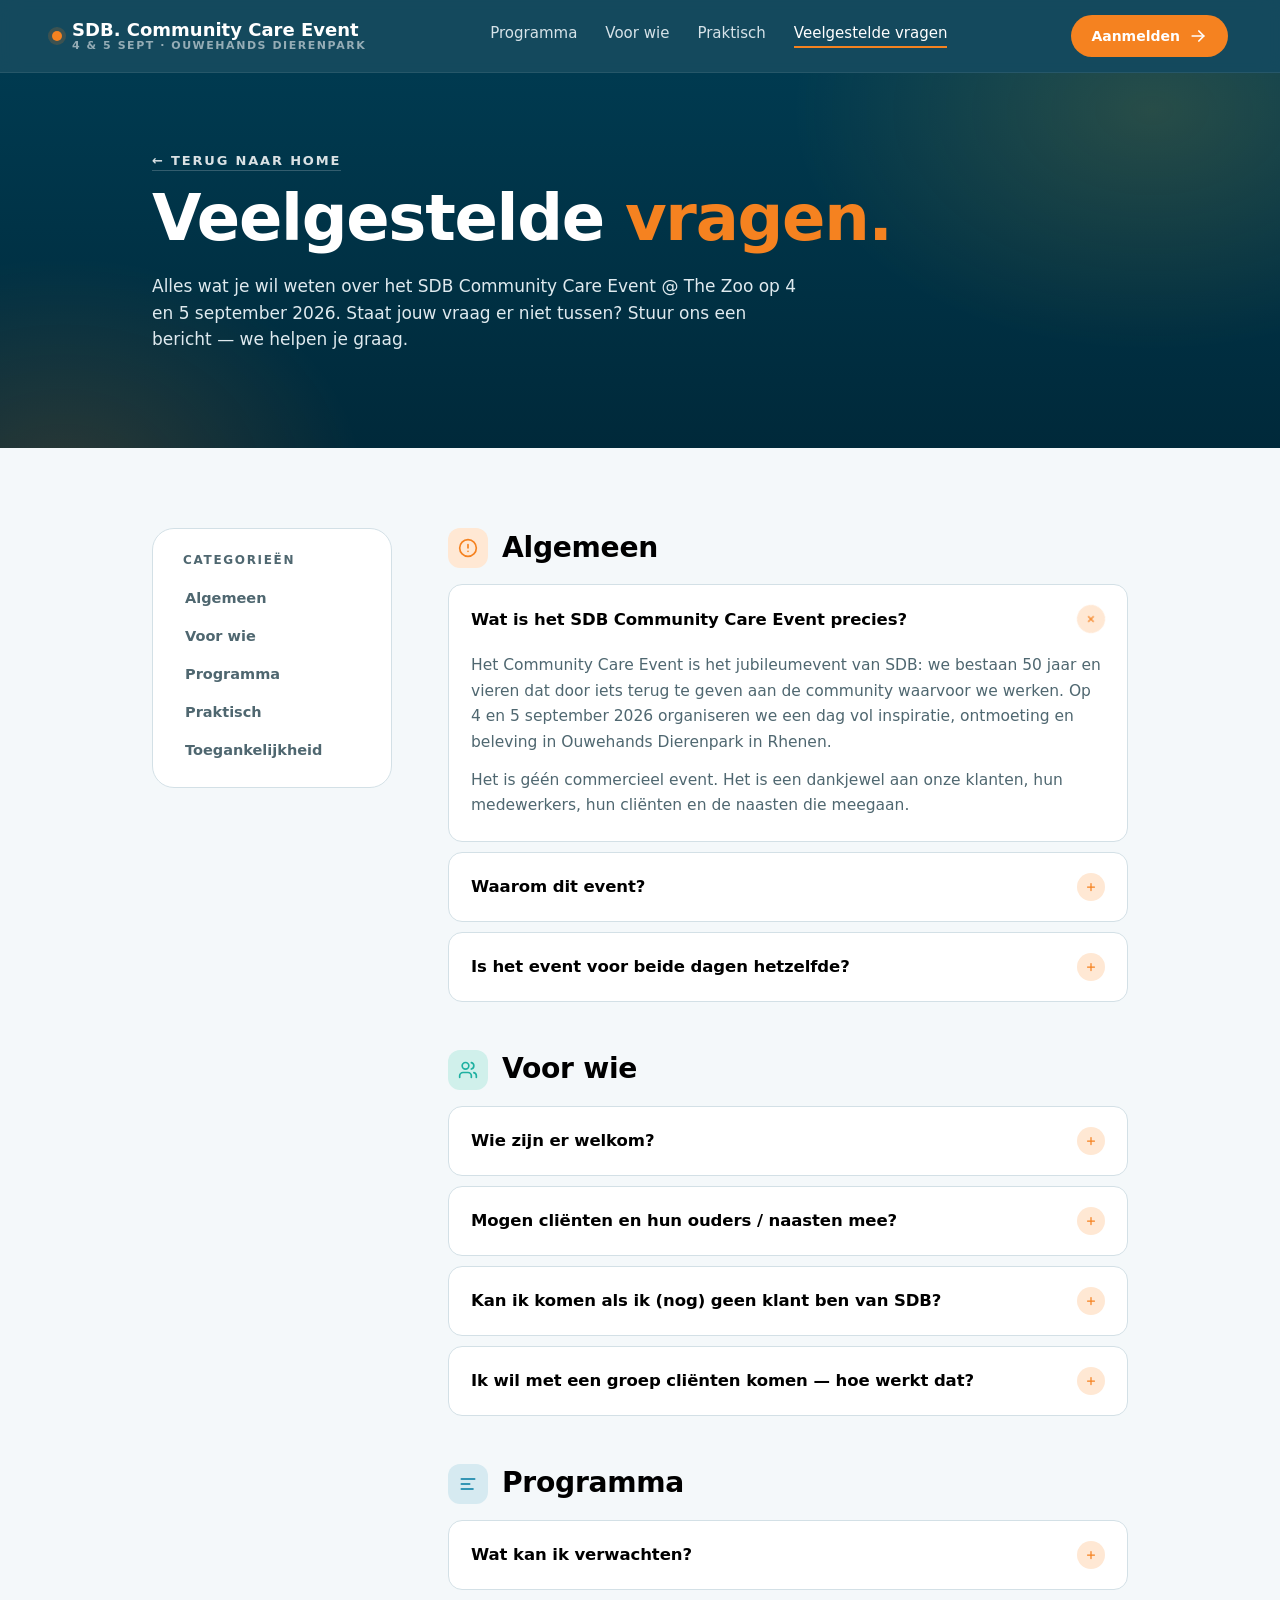
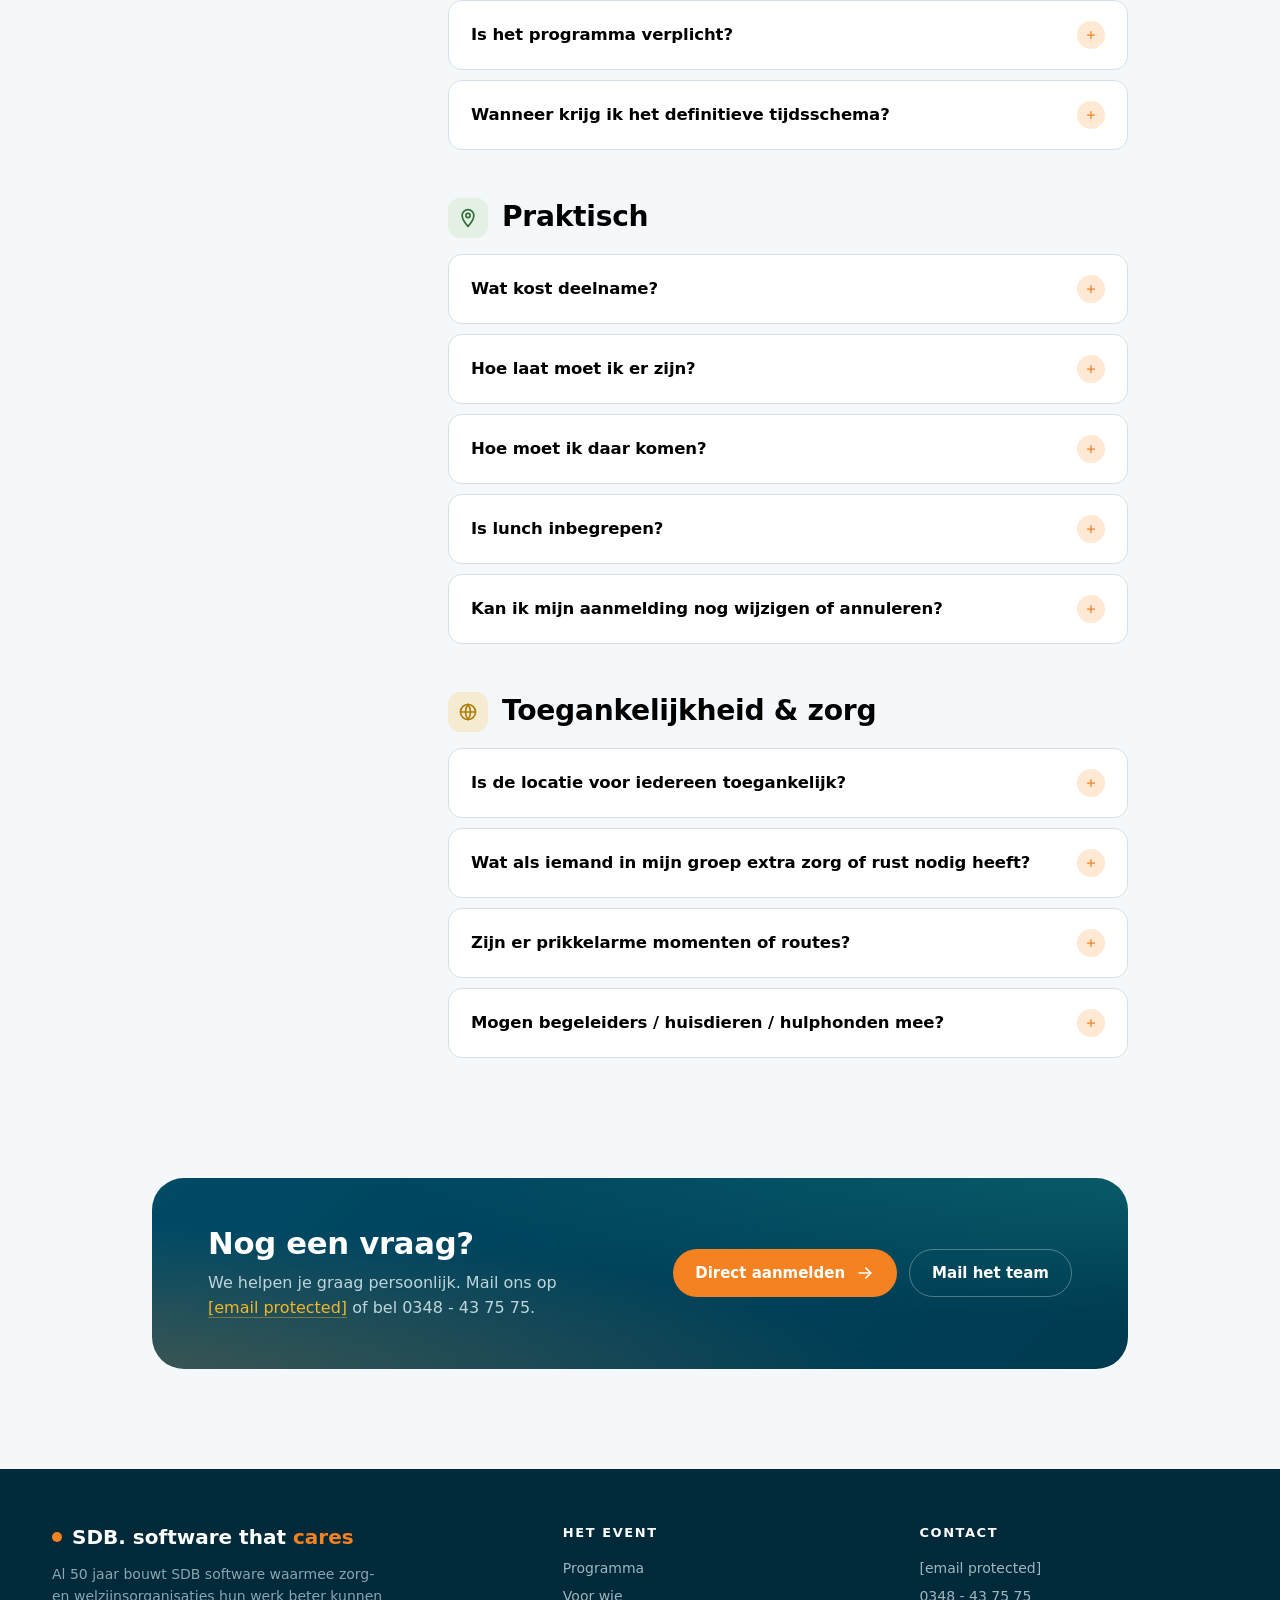
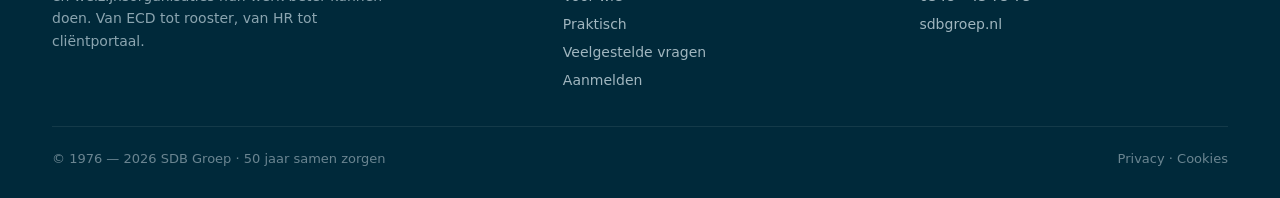
==== faq.html @ 4ee6508a "Add files via upload" ====
<!doctype html>
<html lang="nl">
<head>
<meta charset="utf-8" />
<meta name="viewport" content="width=device-width,initial-scale=1" />
<title>Veelgestelde vragen · SDB Community Care Event @ The Zoo</title>
<meta name="description" content="Antwoorden op alle vragen over het SDB Community Care Event @ The Zoo op 4 en 5 september 2026." />
<link rel="stylesheet" href="colors_and_type.css" />
<style>
  * { box-sizing: border-box; margin: 0; padding: 0; }
  a { color: inherit; text-decoration: none; }
  ::selection { background: #F58220; color: #fff; }

  body { background: var(--sdb-paper); overflow-x: hidden; }

  .wrap { width: 100%; max-width: 1040px; margin: 0 auto; padding: 0 32px; }
  @media (max-width: 640px) { .wrap { padding: 0 20px; } }

  /* NAV — same as landing */
  .nav-outer {
    position: sticky; top: 0; z-index: 50;
    background: rgba(0, 58, 80, 0.92);
    backdrop-filter: blur(10px);
    -webkit-backdrop-filter: blur(10px);
    color: #fff;
    border-bottom: 1px solid rgba(255,255,255,0.08);
  }
  .nav-outer .wrap { max-width: 1240px; }
  .nav {
    display: flex; align-items: center; justify-content: space-between;
    height: 72px;
  }
  .nav-logo {
    display: flex; align-items: center; gap: 10px;
    font-weight: 700; font-size: 18px;
    line-height: 1.1;
  }
  .nav-logo .dot {
    width: 10px; height: 10px; border-radius: 50%;
    background: var(--sdb-orange);
    box-shadow: 0 0 0 4px rgba(245,130,32,0.18);
  }
  .nav-logo small {
    display: block; font-size: 11px; font-weight: 700;
    letter-spacing: 0.14em; text-transform: uppercase;
    color: rgba(255,255,255,0.55);
  }
  .nav-links {
    display: flex; gap: 28px;
    font-weight: 400; font-size: 15px;
    color: #D6E3E9;
  }
  .nav-links a:hover, .nav-links a.current { color: #fff; }
  .nav-links a.current { border-bottom: 2px solid var(--sdb-orange); padding-bottom: 4px; }
  .nav-cta {
    display: inline-flex; align-items: center; gap: 8px;
    padding: 11px 20px;
    background: var(--sdb-orange);
    color: #fff; border-radius: var(--r-pill);
    font-weight: 700; font-size: 14px;
  }
  .nav-cta:hover { background: var(--sdb-orange-deep); }
  @media (max-width: 820px) { .nav-links { display: none; } }

  /* HEADER */
  .page-head {
    background:
      radial-gradient(ellipse 600px 400px at 90% 10%, rgba(245,182,40,0.16), transparent 60%),
      radial-gradient(ellipse 500px 380px at 5% 110%, rgba(245,130,32,0.18), transparent 60%),
      linear-gradient(180deg, #003A50 0%, #00293A 100%);
    color: #fff;
    padding: 80px 0 96px;
  }
  .page-head .crumbs {
    font-size: 13px; font-weight: 700;
    letter-spacing: 0.14em; text-transform: uppercase;
    color: rgba(255,255,255,0.6);
    margin-bottom: 18px;
  }
  .page-head .crumbs a { color: rgba(255,255,255,0.85); border-bottom: 1px solid rgba(255,255,255,0.2); padding-bottom: 2px; }
  .page-head .crumbs a:hover { color: #fff; border-color: var(--sdb-orange); }
  .page-head h1 {
    font-weight: 700;
    font-size: clamp(36px, 5vw, 64px);
    line-height: 1.02;
    letter-spacing: -0.02em;
    max-width: 18ch;
  }
  .page-head h1 .hl { color: var(--sdb-orange); }
  .page-head .lede {
    margin-top: 22px;
    font-size: clamp(17px, 1.3vw, 19px);
    line-height: 1.55;
    color: #DFEAEF;
    max-width: 60ch;
  }

  /* FAQ */
  .faq-page { padding: 80px 0 100px; }
  .faq-layout {
    display: grid;
    grid-template-columns: 240px 1fr;
    gap: 56px;
    align-items: start;
  }
  @media (max-width: 820px) { .faq-layout { grid-template-columns: 1fr; gap: 32px; } }

  .faq-nav {
    position: sticky; top: 96px;
    display: flex; flex-direction: column; gap: 4px;
    padding: 20px;
    background: #fff;
    border: 1px solid var(--sdb-line);
    border-radius: var(--r-lg);
  }
  @media (max-width: 820px) { .faq-nav { position: static; } }
  .faq-nav .lbl {
    font-size: 12px; font-weight: 700;
    letter-spacing: 0.14em; text-transform: uppercase;
    color: var(--fg-2);
    padding: 4px 10px 10px;
  }
  .faq-nav a {
    display: block;
    padding: 9px 12px;
    border-radius: var(--r-sm);
    font-size: 14.5px; font-weight: 700;
    color: var(--fg-2);
  }
  .faq-nav a:hover { background: var(--sdb-orange-soft); color: var(--sdb-orange-deep); }

  .faq-groups { display: grid; gap: 48px; }
  .faq-group h2 {
    font-weight: 700; font-size: clamp(22px, 2.2vw, 30px);
    line-height: 1.15; letter-spacing: -0.01em;
    margin-bottom: 16px;
    display: flex; align-items: center; gap: 14px;
  }
  .faq-group h2 .ico {
    width: 40px; height: 40px; border-radius: 12px;
    display: grid; place-items: center;
    background: var(--sdb-orange-soft); color: var(--sdb-orange);
    flex: none;
  }
  .faq-group:nth-child(2) h2 .ico { background: var(--sdb-teal-soft); color: var(--sdb-teal); }
  .faq-group:nth-child(3) h2 .ico { background: var(--sdb-sky-soft); color: var(--sdb-blue-deep); }
  .faq-group:nth-child(4) h2 .ico { background: #E4F0E3; color: #2F6B3A; }
  .faq-group:nth-child(5) h2 .ico { background: rgba(245,182,40,0.2); color: #B07F0D; }

  .faq-list {
    display: grid; gap: 10px;
  }
  .faq-item {
    background: #fff;
    border: 1px solid var(--sdb-line);
    border-radius: var(--r-md);
    overflow: hidden;
  }
  .faq-item summary {
    list-style: none; cursor: pointer;
    padding: 20px 22px;
    display: flex; align-items: center; justify-content: space-between;
    gap: 20px;
    font-weight: 700; font-size: 16.5px;
    letter-spacing: -0.005em;
  }
  .faq-item summary::-webkit-details-marker { display: none; }
  .faq-item summary .chev {
    width: 28px; height: 28px; border-radius: 50%;
    background: var(--sdb-orange-soft); color: var(--sdb-orange);
    display: grid; place-items: center; flex: none;
    transition: transform .2s ease;
  }
  .faq-item[open] summary .chev { transform: rotate(45deg); }
  .faq-item .answer {
    padding: 0 22px 22px;
    font-size: 15.5px; line-height: 1.65; color: var(--fg-2);
  }
  .faq-item .answer p + p { margin-top: 12px; }
  .faq-item .answer ul {
    margin: 10px 0 0 18px;
    display: grid; gap: 6px;
  }
  .faq-item .answer a {
    color: var(--sdb-orange-deep);
    border-bottom: 1px solid rgba(217,106,11,0.3);
  }
  .faq-item .answer a:hover { color: var(--sdb-orange); }

  /* still-question band */
  .still {
    padding: 20px 0 100px;
  }
  .still-card {
    background:
      radial-gradient(ellipse at 110% -10%, rgba(30,176,161,0.3), transparent 55%),
      radial-gradient(ellipse at -10% 110%, rgba(245,130,32,0.28), transparent 55%),
      linear-gradient(135deg, #004A66 0%, var(--sdb-navy) 100%);
    color: #fff;
    border-radius: var(--r-xl);
    padding: 48px 56px;
    display: grid; grid-template-columns: 1.3fr auto; align-items: center;
    gap: 32px;
  }
  @media (max-width: 700px) { .still-card { grid-template-columns: 1fr; padding: 36px 28px; } }
  .still-card h2 {
    font-weight: 700; font-size: clamp(24px, 2.4vw, 32px);
    letter-spacing: -0.01em; line-height: 1.15;
  }
  .still-card p {
    margin-top: 10px;
    color: #BFD4DB; font-size: 16px; line-height: 1.55;
  }
  .still-btns { display: flex; gap: 12px; flex-wrap: wrap; }
  .btn {
    display: inline-flex; align-items: center; gap: 10px;
    padding: 14px 22px;
    border-radius: var(--r-pill);
    font-weight: 700; font-size: 15px;
    cursor: pointer; border: 0;
    font-family: var(--font-sans);
    transition: background .15s ease;
  }
  .btn-primary { background: var(--sdb-orange); color: #fff; }
  .btn-primary:hover { background: var(--sdb-orange-deep); }
  .btn-ghost {
    background: transparent; color: #fff;
    border: 1.5px solid rgba(255,255,255,0.3);
  }
  .btn-ghost:hover { border-color: #fff; background: rgba(255,255,255,0.06); }

  /* FOOTER */
  footer {
    background: var(--sdb-navy-2);
    color: #B8CCD4;
    padding: 56px 0 32px;
  }
  footer .wrap { max-width: 1240px; }
  .foot-grid {
    display: grid; grid-template-columns: 1.5fr 1fr 1fr;
    gap: 48px;
    padding-bottom: 32px;
    border-bottom: 1px solid rgba(255,255,255,0.08);
  }
  @media (max-width: 900px) { .foot-grid { grid-template-columns: 1fr 1fr; } }
  @media (max-width: 540px) { .foot-grid { grid-template-columns: 1fr; } }
  .foot-brand .logo {
    display: flex; align-items: center; gap: 10px;
    font-weight: 700; color: #fff; font-size: 20px;
    margin-bottom: 14px;
  }
  .foot-brand .logo .dot { width: 10px; height: 10px; border-radius: 50%; background: var(--sdb-orange); }
  .foot-brand .logo .cares { color: var(--sdb-orange); }
  .foot-brand p { font-size: 14px; line-height: 1.6; max-width: 38ch; color: #8BA5B0; }
  .foot-col h5 {
    color: #fff; font-weight: 700; font-size: 13px;
    letter-spacing: 0.12em; text-transform: uppercase;
    margin-bottom: 14px;
  }
  .foot-col a, .foot-col span {
    display: block; font-size: 14px; line-height: 2; color: #A0B6BF;
  }
  .foot-col a:hover { color: #fff; }
  .foot-bot {
    padding-top: 24px;
    display: flex; justify-content: space-between; gap: 16px; flex-wrap: wrap;
    font-size: 13px; color: #6A8591;
  }

  .ic { width: 20px; height: 20px; stroke-width: 2; }
</style>
</head>
<body>

<!-- NAV -->
<div class="nav-outer">
  <div class="wrap">
    <nav class="nav">
      <a class="nav-logo" href="index.html">
        <span class="dot"></span>
        <span>
          <b>SDB.</b> Community Care Event
          <small>4 &amp; 5 sept · Ouwehands Dierenpark</small>
        </span>
      </a>
      <div class="nav-links">
        <a href="index.html#programma">Programma</a>
        <a href="index.html#voor-wie">Voor wie</a>
        <a href="index.html#praktisch">Praktisch</a>
        <a href="faq.html" class="current">Veelgestelde vragen</a>
      </div>
      <a class="nav-cta" href="index.html#aanmelden">
        Aanmelden
        <svg class="ic" width="14" height="14" viewBox="0 0 24 24" fill="none" stroke="currentColor" stroke-linecap="round" stroke-linejoin="round"><path d="M5 12h14"/><path d="M13 6l6 6-6 6"/></svg>
      </a>
    </nav>
  </div>
</div>

<!-- HEADER -->
<section class="page-head">
  <div class="wrap">
    <div class="crumbs"><a href="index.html">← Terug naar home</a></div>
    <h1>Veelgestelde <span class="hl">vragen.</span></h1>
    <p class="lede">Alles wat je wil weten over het SDB Community Care Event @ The Zoo op 4 en 5 september 2026. Staat jouw vraag er niet tussen? Stuur ons een bericht — we helpen je graag.</p>
  </div>
</section>

<!-- FAQ -->
<section class="faq-page">
  <div class="wrap">
    <div class="faq-layout">

      <nav class="faq-nav">
        <div class="lbl">Categorieën</div>
        <a href="#alg">Algemeen</a>
        <a href="#doelgroep">Voor wie</a>
        <a href="#programma-faq">Programma</a>
        <a href="#praktisch-faq">Praktisch</a>
        <a href="#toegankelijk">Toegankelijkheid</a>
      </nav>

      <div class="faq-groups">

        <!-- Group 1 -->
        <div class="faq-group" id="alg">
          <h2>
            <span class="ico">
              <svg width="20" height="20" viewBox="0 0 24 24" fill="none" stroke="currentColor" stroke-width="2" stroke-linecap="round" stroke-linejoin="round"><circle cx="12" cy="12" r="10"/><path d="M12 8v4"/><path d="M12 16h.01"/></svg>
            </span>
            Algemeen
          </h2>
          <div class="faq-list">
            <details class="faq-item" open>
              <summary>Wat is het SDB Community Care Event precies?
                <span class="chev"><svg width="12" height="12" viewBox="0 0 24 24" fill="none" stroke="currentColor" stroke-width="2.5" stroke-linecap="round"><path d="M12 5v14M5 12h14"/></svg></span>
              </summary>
              <div class="answer">
                <p>Het Community Care Event is het jubileumevent van SDB: we bestaan 50 jaar en vieren dat door iets terug te geven aan de community waarvoor we werken. Op 4 en 5 september 2026 organiseren we een dag vol inspiratie, ontmoeting en beleving in Ouwehands Dierenpark in Rhenen.</p>
                <p>Het is géén commercieel event. Het is een dankjewel aan onze klanten, hun medewerkers, hun cliënten en de naasten die meegaan.</p>
              </div>
            </details>

            <details class="faq-item">
              <summary>Waarom dit event?
                <span class="chev"><svg width="12" height="12" viewBox="0 0 24 24" fill="none" stroke="currentColor" stroke-width="2.5" stroke-linecap="round"><path d="M12 5v14M5 12h14"/></svg></span>
              </summary>
              <div class="answer">
                <p>We vieren dit jaar ons 50-jarig jubileum. Dit moment gaat voor ons niet alleen over terugkijken, maar juist over vooruitkijken en teruggeven aan de samenleving. Daarom zetten we anderen in het zonnetje — de mensen die élke dag voor anderen zorgen.</p>
              </div>
            </details>

            <details class="faq-item">
              <summary>Is het event voor beide dagen hetzelfde?
                <span class="chev"><svg width="12" height="12" viewBox="0 0 24 24" fill="none" stroke="currentColor" stroke-width="2.5" stroke-linecap="round"><path d="M12 5v14M5 12h14"/></svg></span>
              </summary>
              <div class="answer">
                <p>In grote lijnen: ja. Beide dagen bevatten inspiratiesessies, ontmoeting en volop tijd om het park te beleven. De precieze programmaonderdelen en sprekers kunnen verschillen — aangemelde deelnemers ontvangen kort voor het event het definitieve dagschema.</p>
              </div>
            </details>
          </div>
        </div>

        <!-- Group 2 -->
        <div class="faq-group" id="doelgroep">
          <h2>
            <span class="ico">
              <svg width="20" height="20" viewBox="0 0 24 24" fill="none" stroke="currentColor" stroke-width="2" stroke-linecap="round" stroke-linejoin="round"><path d="M16 21v-2a4 4 0 0 0-4-4H6a4 4 0 0 0-4 4v2"/><circle cx="9" cy="7" r="4"/><path d="M22 21v-2a4 4 0 0 0-3-3.87"/><path d="M16 3.13a4 4 0 0 1 0 7.75"/></svg>
            </span>
            Voor wie
          </h2>
          <div class="faq-list">
            <details class="faq-item">
              <summary>Wie zijn er welkom?
                <span class="chev"><svg width="12" height="12" viewBox="0 0 24 24" fill="none" stroke="currentColor" stroke-width="2.5" stroke-linecap="round"><path d="M12 5v14M5 12h14"/></svg></span>
              </summary>
              <div class="answer">
                <p>Onze hele community: klanten van SDB, hun medewerkers, hun cliënten en de naasten die meegaan. We richten ons met name op jeugdzorg, VVT/ouderenzorg en gehandicaptenzorg — maar we sluiten niemand uit. Werk je in een andere tak van zorg en welzijn? Ook jij bent van harte welkom.</p>
              </div>
            </details>

            <details class="faq-item">
              <summary>Mogen cliënten en hun ouders / naasten mee?
                <span class="chev"><svg width="12" height="12" viewBox="0 0 24 24" fill="none" stroke="currentColor" stroke-width="2.5" stroke-linecap="round"><path d="M12 5v14M5 12h14"/></svg></span>
              </summary>
              <div class="answer">
                <p>Ja, juist wel. Voor veel cliënten is een uitje in een vertrouwde omgeving — met hun begeleiders en eventueel een ouder of naaste — van grote waarde. Voor jongeren in dagbehandeling: een dag om gewoon jongere te zijn. Voor bewoners in de VVT: een dag buiten de vertrouwde muren, met hun familie erbij.</p>
                <p>De sleutelfiguur in de organisatie weet bij wie dit past en maakt de selectie. Wij zorgen dat alles klaarstaat.</p>
              </div>
            </details>

            <details class="faq-item">
              <summary>Kan ik komen als ik (nog) geen klant ben van SDB?
                <span class="chev"><svg width="12" height="12" viewBox="0 0 24 24" fill="none" stroke="currentColor" stroke-width="2.5" stroke-linecap="round"><path d="M12 5v14M5 12h14"/></svg></span>
              </summary>
              <div class="answer">
                <p>Jazeker. Het event is bedoeld voor de bredere zorg- en welzijnscommunity. Als je op een of andere manier bij deze wereld betrokken bent — als professional, cliënt, naaste of geïnteresseerde — ben je welkom om je aan te melden.</p>
              </div>
            </details>

            <details class="faq-item">
              <summary>Ik wil met een groep cliënten komen — hoe werkt dat?
                <span class="chev"><svg width="12" height="12" viewBox="0 0 24 24" fill="none" stroke="currentColor" stroke-width="2.5" stroke-linecap="round"><path d="M12 5v14M5 12h14"/></svg></span>
              </summary>
              <div class="answer">
                <p>Fijn! Bij het aanmelden geef je het aantal personen door en omschrijf je kort wat de groep nodig heeft — denk aan begeleidingsverhouding, mobiliteit en eventuele prikkelgevoeligheid. We nemen vóór de dag contact op om samen een route en planning af te stemmen.</p>
              </div>
            </details>
          </div>
        </div>

        <!-- Group 3 -->
        <div class="faq-group" id="programma-faq">
          <h2>
            <span class="ico">
              <svg width="20" height="20" viewBox="0 0 24 24" fill="none" stroke="currentColor" stroke-width="2" stroke-linecap="round" stroke-linejoin="round"><path d="M4 6h16"/><path d="M4 12h10"/><path d="M4 18h14"/></svg>
            </span>
            Programma
          </h2>
          <div class="faq-list">
            <details class="faq-item">
              <summary>Wat kan ik verwachten?
                <span class="chev"><svg width="12" height="12" viewBox="0 0 24 24" fill="none" stroke="currentColor" stroke-width="2.5" stroke-linecap="round"><path d="M12 5v14M5 12h14"/></svg></span>
              </summary>
              <div class="answer">
                <p>Een dag die inhoud en beleving combineert:</p>
                <ul>
                  <li>Inspiratiesessies en lezingen rond de toekomst van zorg en welzijn, samenwerking binnen de community en technologische en maatschappelijke ontwikkelingen.</li>
                  <li>Ruimte voor ontmoeting — met collega's uit de sector, mensen van andere organisaties en het SDB-team.</li>
                  <li>Volop tijd om Ouwehands Dierenpark zelf te beleven, in je eigen tempo en met jouw groep.</li>
                  <li>Lunch en versnaperingen, inbegrepen.</li>
                </ul>
              </div>
            </details>

            <details class="faq-item">
              <summary>Is het programma verplicht?
                <span class="chev"><svg width="12" height="12" viewBox="0 0 24 24" fill="none" stroke="currentColor" stroke-width="2.5" stroke-linecap="round"><path d="M12 5v14M5 12h14"/></svg></span>
              </summary>
              <div class="answer">
                <p>Nee. Alle inhoudelijke onderdelen zijn optioneel. Wil je liever de hele dag door het park, je eigen groep rustig begeleiden of gewoon even in de zon zitten? Dat mag. Het idee is dat jij kiest wat bij jouw dag past.</p>
              </div>
            </details>

            <details class="faq-item">
              <summary>Wanneer krijg ik het definitieve tijdsschema?
                <span class="chev"><svg width="12" height="12" viewBox="0 0 24 24" fill="none" stroke="currentColor" stroke-width="2.5" stroke-linecap="round"><path d="M12 5v14M5 12h14"/></svg></span>
              </summary>
              <div class="answer">
                <p>Enkele weken vóór het event mailen we het definitieve dagschema — met tijden, sprekers, locaties binnen het park en praktische tips. Aangemelde deelnemers krijgen dit als eerste.</p>
              </div>
            </details>
          </div>
        </div>

        <!-- Group 4 -->
        <div class="faq-group" id="praktisch-faq">
          <h2>
            <span class="ico">
              <svg width="20" height="20" viewBox="0 0 24 24" fill="none" stroke="currentColor" stroke-width="2" stroke-linecap="round" stroke-linejoin="round"><path d="M12 2a7 7 0 0 0-7 7c0 5.25 7 13 7 13s7-7.75 7-13a7 7 0 0 0-7-7z"/><circle cx="12" cy="9" r="2.5"/></svg>
            </span>
            Praktisch
          </h2>
          <div class="faq-list">
            <details class="faq-item">
              <summary>Wat kost deelname?
                <span class="chev"><svg width="12" height="12" viewBox="0 0 24 24" fill="none" stroke="currentColor" stroke-width="2.5" stroke-linecap="round"><path d="M12 5v14M5 12h14"/></svg></span>
              </summary>
              <div class="answer">
                <p>Niets. Het SDB Community Care Event is ons cadeau aan de community. Parktoegang, programma en lunch zijn volledig kosteloos voor aangemelde deelnemers.</p>
              </div>
            </details>

            <details class="faq-item">
              <summary>Hoe laat moet ik er zijn?
                <span class="chev"><svg width="12" height="12" viewBox="0 0 24 24" fill="none" stroke="currentColor" stroke-width="2.5" stroke-linecap="round"><path d="M12 5v14M5 12h14"/></svg></span>
              </summary>
              <div class="answer">
                <p>De exacte openingstijd krijg je in de bevestigingsmail. Ruwe inschatting: we verwelkomen je vanaf de ochtend — met koffie en een korte opening — en de dag loopt door tot aan de middag/vroege avond. Je bent welkom om eerder te komen of later te vertrekken; de parktoegang is de hele dag geldig.</p>
              </div>
            </details>

            <details class="faq-item">
              <summary>Hoe moet ik daar komen?
                <span class="chev"><svg width="12" height="12" viewBox="0 0 24 24" fill="none" stroke="currentColor" stroke-width="2.5" stroke-linecap="round"><path d="M12 5v14M5 12h14"/></svg></span>
              </summary>
              <div class="answer">
                <p>Ouwehands Dierenpark ligt aan de Grebbeweg 111 in Rhenen. Met de auto ben je er vlot vanaf de A12 of A15. Parkeren is ter plaatse beschikbaar; we zorgen dat aangemelde deelnemers vooraf een parkeerinstructie ontvangen.</p>
                <p>Met OV: vanaf station Rhenen rijdt een lokale buslijn naar het park. Voor georganiseerde groepen kunnen we meedenken over vervoer — geef dit aan bij je aanmelding.</p>
              </div>
            </details>

            <details class="faq-item">
              <summary>Is lunch inbegrepen?
                <span class="chev"><svg width="12" height="12" viewBox="0 0 24 24" fill="none" stroke="currentColor" stroke-width="2.5" stroke-linecap="round"><path d="M12 5v14M5 12h14"/></svg></span>
              </summary>
              <div class="answer">
                <p>Ja. Een uitgebreide lunch is onderdeel van de dag, inclusief koffie, thee en versnaperingen. Geef bij aanmelding door als er dieetwensen of allergieën zijn — we houden er rekening mee.</p>
              </div>
            </details>

            <details class="faq-item">
              <summary>Kan ik mijn aanmelding nog wijzigen of annuleren?
                <span class="chev"><svg width="12" height="12" viewBox="0 0 24 24" fill="none" stroke="currentColor" stroke-width="2.5" stroke-linecap="round"><path d="M12 5v14M5 12h14"/></svg></span>
              </summary>
              <div class="answer">
                <p>Zeker. Stuur een mailtje naar <a href="/cdn-cgi/l/email-protection#ee8b988b809a9dae9d8a8c899c818b9ec08082"><span class="__cf_email__" data-cfemail="debba8bbb0aaad9eadbabcb9acb1bbaef0b0b2">[email&#160;protected]</span></a> — of gebruik de link in je bevestigingsmail. Omdat we de lunch en opvang afstemmen op het aantal deelnemers, horen we wijzigingen het liefst minstens een week van tevoren.</p>
              </div>
            </details>
          </div>
        </div>

        <!-- Group 5 -->
        <div class="faq-group" id="toegankelijk">
          <h2>
            <span class="ico">
              <svg width="20" height="20" viewBox="0 0 24 24" fill="none" stroke="currentColor" stroke-width="2" stroke-linecap="round" stroke-linejoin="round"><circle cx="12" cy="12" r="9"/><path d="M3 12h18"/><path d="M12 3a15 15 0 0 1 0 18"/><path d="M12 3a15 15 0 0 0 0 18"/></svg>
            </span>
            Toegankelijkheid &amp; zorg
          </h2>
          <div class="faq-list">
            <details class="faq-item">
              <summary>Is de locatie voor iedereen toegankelijk?
                <span class="chev"><svg width="12" height="12" viewBox="0 0 24 24" fill="none" stroke="currentColor" stroke-width="2.5" stroke-linecap="round"><path d="M12 5v14M5 12h14"/></svg></span>
              </summary>
              <div class="answer">
                <p>Ouwehands Dierenpark is voor een groot deel toegankelijk voor rolstoelen en mensen die slecht ter been zijn. We zorgen voor rustige routes en voldoende rustpunten. Extra ondersteuning is beschikbaar — geef bij aanmelding door welke behoeftes jouw groep heeft, dan regelen wij de rest.</p>
              </div>
            </details>

            <details class="faq-item">
              <summary>Wat als iemand in mijn groep extra zorg of rust nodig heeft?
                <span class="chev"><svg width="12" height="12" viewBox="0 0 24 24" fill="none" stroke="currentColor" stroke-width="2.5" stroke-linecap="round"><path d="M12 5v14M5 12h14"/></svg></span>
              </summary>
              <div class="answer">
                <p>Geen probleem. We reserveren stille ruimtes binnen het park waar mensen zich even kunnen terugtrekken. Ook is er medische ondersteuning ter plaatse. Je eigen begeleiders gaan mee — zij zijn en blijven de vertrouwde figuur voor je cliënt.</p>
              </div>
            </details>

            <details class="faq-item">
              <summary>Zijn er prikkelarme momenten of routes?
                <span class="chev"><svg width="12" height="12" viewBox="0 0 24 24" fill="none" stroke="currentColor" stroke-width="2.5" stroke-linecap="round"><path d="M12 5v14M5 12h14"/></svg></span>
              </summary>
              <div class="answer">
                <p>Ja. Voor bezoekers die gevoelig zijn voor drukte of geluid bieden we rustige routes door het park en rustmomenten in aparte ruimtes. Geef dit aan bij aanmelding, dan kunnen we gericht adviseren.</p>
              </div>
            </details>

            <details class="faq-item">
              <summary>Mogen begeleiders / huisdieren / hulphonden mee?
                <span class="chev"><svg width="12" height="12" viewBox="0 0 24 24" fill="none" stroke="currentColor" stroke-width="2.5" stroke-linecap="round"><path d="M12 5v14M5 12h14"/></svg></span>
              </summary>
              <div class="answer">
                <p>Begeleiders zijn vanzelfsprekend welkom — en als persoonlijk begeleider of ouder kosteloos. Hulphonden zijn toegestaan binnen de reguliere regels van Ouwehands Dierenpark; huisdieren zijn helaas niet toegestaan in het park.</p>
              </div>
            </details>
          </div>
        </div>

      </div>
    </div>
  </div>
</section>

<!-- STILL A QUESTION -->
<section class="still">
  <div class="wrap">
    <div class="still-card">
      <div>
        <h2>Nog een vraag?</h2>
        <p>We helpen je graag persoonlijk. Mail ons op <a href="/cdn-cgi/l/email-protection#7f1a091a110b0c3f0c1b1d180d101a0f511113" style="color:#F5B628; border-bottom: 1px solid rgba(245,182,40,0.4);"><span class="__cf_email__" data-cfemail="0c697a6962787f4c7f686e6b7e63697c226260">[email&#160;protected]</span></a> of bel 0348 - 43 75 75.</p>
      </div>
      <div class="still-btns">
        <a class="btn btn-primary" href="index.html#aanmelden">
          Direct aanmelden
          <svg class="ic" width="16" height="16" viewBox="0 0 24 24" fill="none" stroke="currentColor" stroke-linecap="round" stroke-linejoin="round"><path d="M5 12h14"/><path d="M13 6l6 6-6 6"/></svg>
        </a>
        <a class="btn btn-ghost" href="/cdn-cgi/l/email-protection#f89d8e9d968c8bb88b9c9a9f8a979d88d69694">
          Mail het team
        </a>
      </div>
    </div>
  </div>
</section>

<!-- FOOTER -->
<footer>
  <div class="wrap">
    <div class="foot-grid">
      <div class="foot-brand">
        <div class="logo">
          <span class="dot"></span>
          <span><b>SDB.</b> software that <span class="cares">cares</span></span>
        </div>
        <p>Al 50 jaar bouwt SDB software waarmee zorg- en welzijnsorganisaties hun werk beter kunnen doen. Van ECD tot rooster, van HR tot cliëntportaal.</p>
      </div>
      <div class="foot-col">
        <h5>Het event</h5>
        <a href="index.html#programma">Programma</a>
        <a href="index.html#voor-wie">Voor wie</a>
        <a href="index.html#praktisch">Praktisch</a>
        <a href="faq.html">Veelgestelde vragen</a>
        <a href="index.html#aanmelden">Aanmelden</a>
      </div>
      <div class="foot-col">
        <h5>Contact</h5>
        <span><a href="/cdn-cgi/l/email-protection" class="__cf_email__" data-cfemail="741102111a00073407101613061b11045a1a18">[email&#160;protected]</a></span>
        <span>0348 - 43 75 75</span>
        <a href="https://www.sdbgroep.nl" target="_blank" rel="noopener">sdbgroep.nl</a>
      </div>
    </div>
    <div class="foot-bot">
      <span>© 1976 — 2026 SDB Groep · 50 jaar samen zorgen</span>
      <span><a href="#">Privacy</a> · <a href="#">Cookies</a></span>
    </div>
  </div>
</footer>

<script data-cfasync="false" src="/cdn-cgi/scripts/5c5dd728/cloudflare-static/email-decode.min.js"></script></body>
</html>
---- colors_and_type.css ----
/* SDB Design System — Colors & Type */

@font-face {
  font-family: "Nunito";
  src: url("fonts/Nunito-Regular.ttf") format("truetype");
  font-weight: 400;
  font-style: normal;
  font-display: swap;
}
@font-face {
  font-family: "Nunito";
  src: url("fonts/Nunito-Italic.ttf") format("truetype");
  font-weight: 400;
  font-style: italic;
  font-display: swap;
}
@font-face {
  font-family: "Nunito";
  src: url("fonts/Nunito-Bold.ttf") format("truetype");
  font-weight: 700;
  font-style: normal;
  font-display: swap;
}
@font-face {
  font-family: "Nunito";
  src: url("fonts/Nunito-BoldItalic.ttf") format("truetype");
  font-weight: 700;
  font-style: italic;
  font-display: swap;
}

:root {
  /* Brand — primary */
  --sdb-ink: #000000;           /* primary text */
  --sdb-orange: #F58220;        /* highlight / accent */
  --sdb-orange-deep: #D96A0B;   /* pressed / hover on orange */
  --sdb-orange-soft: #FFE8D4;   /* orange tinted surface */

  /* Brand — supporting */
  --sdb-sky: #62AFC9;           /* soft blue */
  --sdb-sky-soft: #D6EAF1;      /* sky tint */
  --sdb-blue: #0097C5;          /* strong blue */
  --sdb-blue-deep: #007BA1;
  --sdb-blue-soft: #D1EEF6;
  --sdb-teal: #1EB0A1;          /* mint teal */
  --sdb-teal-soft: #D0F0EB;

  /* Neutrals */
  --sdb-white: #FFFFFF;
  --sdb-paper: #F4F8FA;         /* soft sky-tinted page */
  --sdb-cream: #E6EEF2;         /* deeper sky panel */
  --sdb-line: #D3E0E6;          /* hairline on sky panels */
  --sdb-mute: #4F6770;          /* cool secondary text */

  /* Brand deep blue — replaces charcoal */
  --sdb-navy: #003A50;          /* primary deep bg */
  --sdb-navy-2: #00293A;        /* deeper footer */
  --sdb-navy-soft: #D6E4EA;     /* navy tint */
  --sdb-charcoal: #003A50;      /* alias — kept for back-compat */

  /* Semantic */
  --fg-1: var(--sdb-ink);
  --fg-2: var(--sdb-mute);
  --fg-inverse: var(--sdb-white);
  --bg-page: var(--sdb-paper);
  --bg-panel: var(--sdb-cream);
  --bg-dark: var(--sdb-navy);
  --accent: var(--sdb-orange);
  --link: var(--sdb-blue-deep);

  /* Type */
  --font-sans: "Nunito", system-ui, -apple-system, "Segoe UI", Roboto, sans-serif;

  /* Radii (soft, rounded — matches Nunito's character) */
  --r-sm: 8px;
  --r-md: 14px;
  --r-lg: 22px;
  --r-xl: 32px;
  --r-pill: 999px;

  /* Shadow — soft, warm, never harsh */
  --shadow-xs: 0 1px 2px rgba(20, 15, 10, 0.06);
  --shadow-sm: 0 4px 12px rgba(20, 15, 10, 0.06);
  --shadow-md: 0 12px 30px rgba(20, 15, 10, 0.08);
  --shadow-lg: 0 28px 60px rgba(20, 15, 10, 0.12);

  /* Spacing scale */
  --s-1: 4px;
  --s-2: 8px;
  --s-3: 12px;
  --s-4: 16px;
  --s-5: 24px;
  --s-6: 32px;
  --s-7: 48px;
  --s-8: 64px;
  --s-9: 96px;
  --s-10: 128px;
}

html, body {
  font-family: var(--font-sans);
  color: var(--fg-1);
  background: var(--bg-page);
  -webkit-font-smoothing: antialiased;
  text-rendering: optimizeLegibility;
}

/* Semantic type scale — rounded, generous, warm */
.sdb-display {
  font-weight: 700;
  font-size: clamp(44px, 6.2vw, 84px);
  line-height: 1.02;
  letter-spacing: -0.02em;
}
.sdb-h1 {
  font-weight: 700;
  font-size: clamp(32px, 3.6vw, 52px);
  line-height: 1.08;
  letter-spacing: -0.015em;
}
.sdb-h2 {
  font-weight: 700;
  font-size: clamp(26px, 2.4vw, 34px);
  line-height: 1.15;
  letter-spacing: -0.01em;
}
.sdb-h3 {
  font-weight: 700;
  font-size: 22px;
  line-height: 1.25;
}
.sdb-lead {
  font-weight: 400;
  font-size: clamp(18px, 1.4vw, 22px);
  line-height: 1.5;
  color: var(--fg-2);
}
.sdb-body {
  font-weight: 400;
  font-size: 17px;
  line-height: 1.6;
}
.sdb-small {
  font-weight: 400;
  font-size: 14px;
  line-height: 1.5;
  color: var(--fg-2);
}
.sdb-eyebrow {
  font-weight: 700;
  font-size: 13px;
  letter-spacing: 0.14em;
  text-transform: uppercase;
  color: var(--sdb-orange);
}

/* Accent — the "cares" treatment: orange word inside a dark title */
.sdb-highlight { color: var(--sdb-orange); }
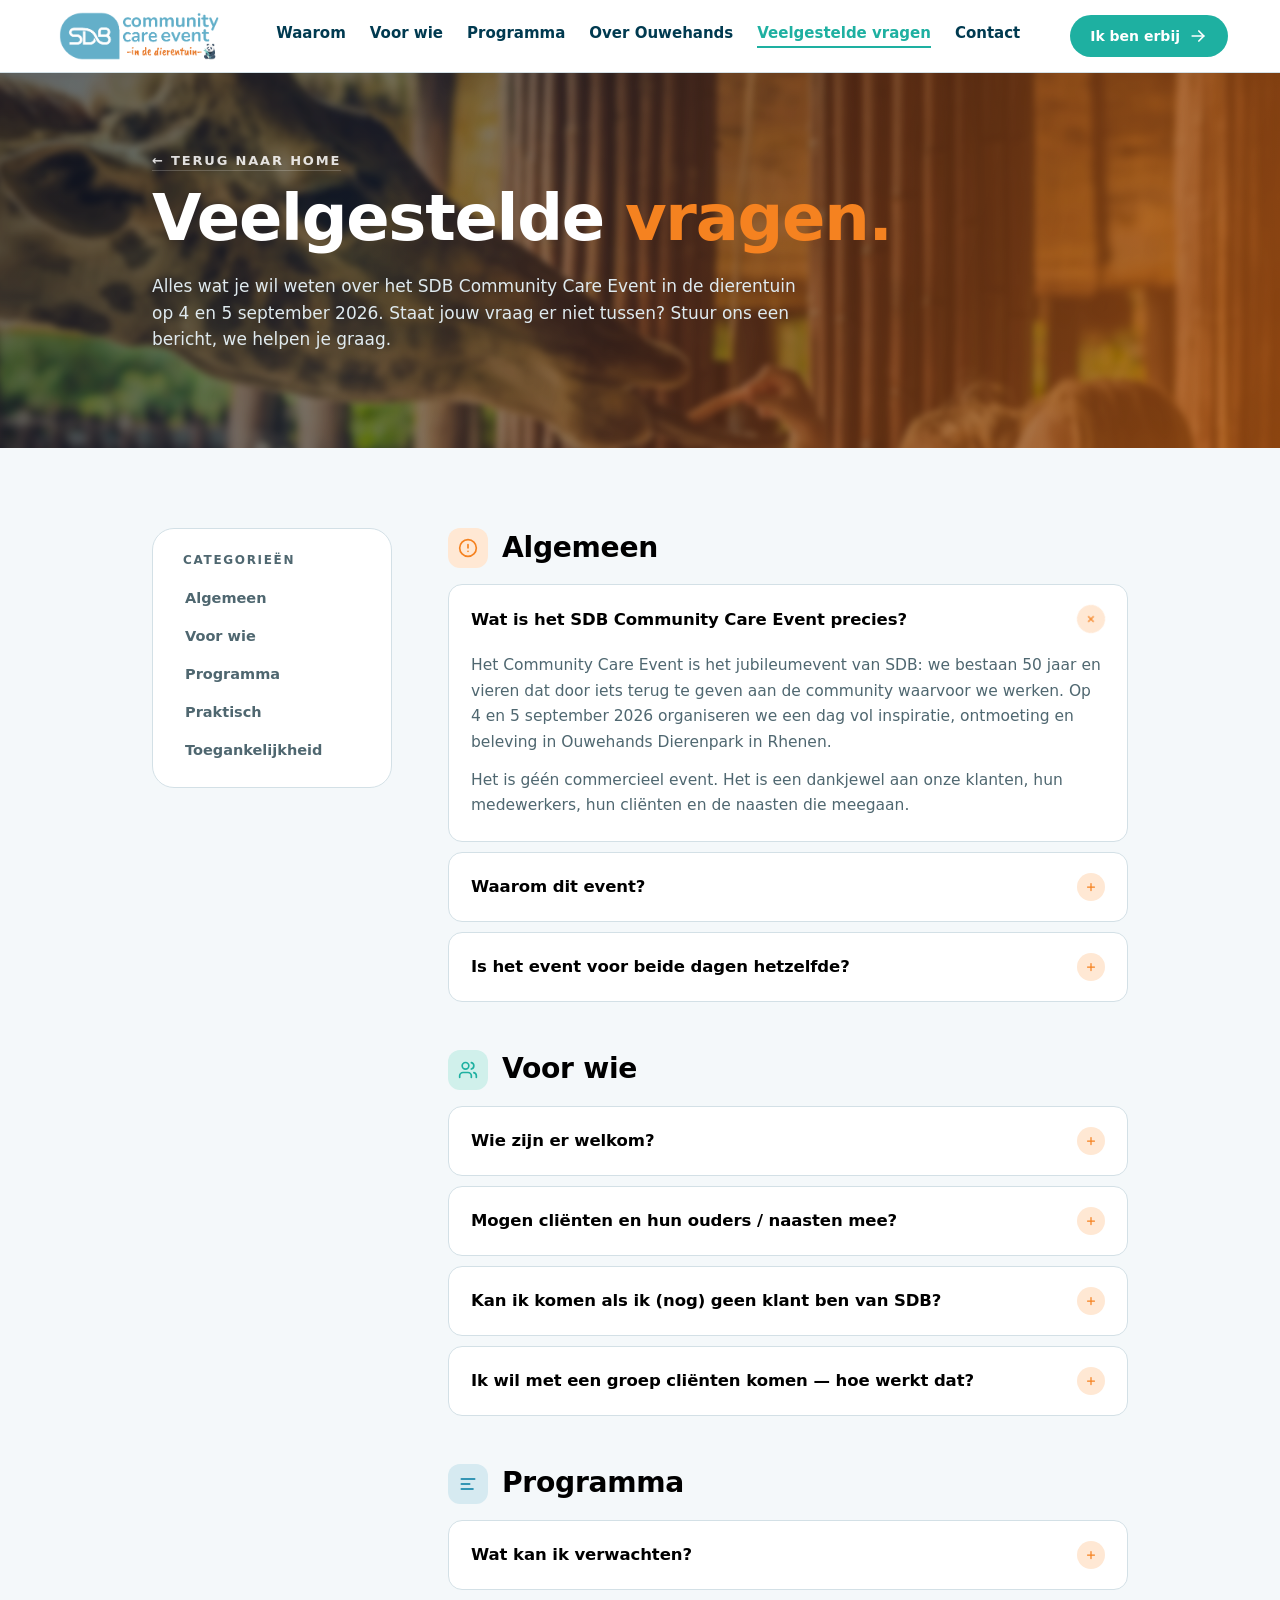
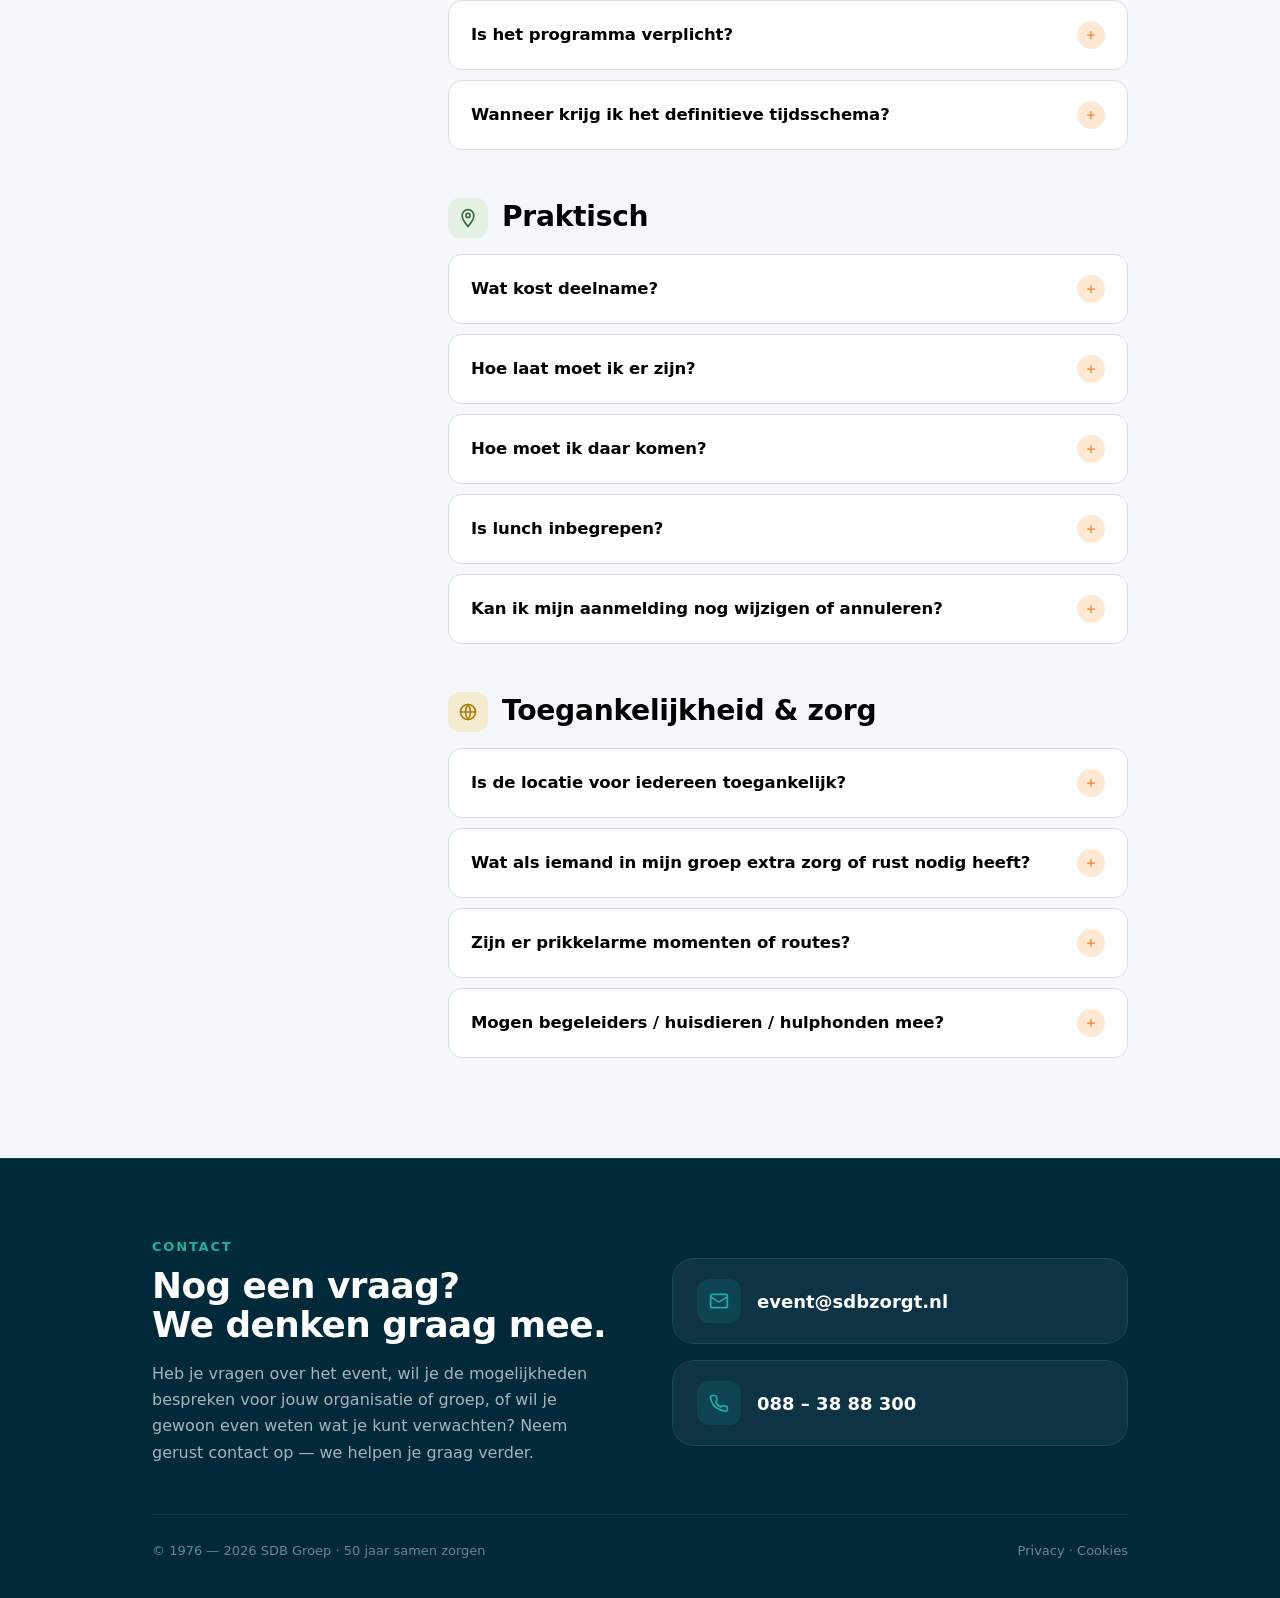
==== commit 918065c5: "Index en FAQ optimalisaties Copy, footer aangepast" ====
--- a/faq.html
+++ b/faq.html
@@ -4,7 +4,7 @@
 <meta charset="utf-8" />
 <meta name="viewport" content="width=device-width,initial-scale=1" />
 <title>Veelgestelde vragen · SDB Community Care Event @ The Zoo</title>
-<meta name="description" content="Antwoorden op alle vragen over het SDB Community Care Event @ The Zoo op 4 en 5 september 2026." />
+<meta name="description" content="Antwoorden op alle vragen over het SDB Community Care Event in de dierentuin op 4 en 5 september 2026." />
 <link rel="stylesheet" href="colors_and_type.css" />
 <style>
   * { box-sizing: border-box; margin: 0; padding: 0; }
@@ -16,61 +16,116 @@
   .wrap { width: 100%; max-width: 1040px; margin: 0 auto; padding: 0 32px; }
   @media (max-width: 640px) { .wrap { padding: 0 20px; } }
 
-  /* NAV — same as landing */
+  /* NAV — identical to homepage */
   .nav-outer {
     position: sticky; top: 0; z-index: 50;
-    background: rgba(0, 58, 80, 0.92);
-    backdrop-filter: blur(10px);
-    -webkit-backdrop-filter: blur(10px);
-    color: #fff;
-    border-bottom: 1px solid rgba(255,255,255,0.08);
+    background: #fff;
+    color: var(--sdb-navy);
+    border-bottom: 1px solid var(--sdb-line);
+    box-shadow: 0 1px 8px rgba(0,58,80,0.06);
   }
   .nav-outer .wrap { max-width: 1240px; }
   .nav {
     display: flex; align-items: center; justify-content: space-between;
     height: 72px;
   }
-  .nav-logo {
-    display: flex; align-items: center; gap: 10px;
-    font-weight: 700; font-size: 18px;
-    line-height: 1.1;
-  }
-  .nav-logo .dot {
-    width: 10px; height: 10px; border-radius: 50%;
-    background: var(--sdb-orange);
-    box-shadow: 0 0 0 4px rgba(245,130,32,0.18);
-  }
-  .nav-logo small {
-    display: block; font-size: 11px; font-weight: 700;
-    letter-spacing: 0.14em; text-transform: uppercase;
-    color: rgba(255,255,255,0.55);
-  }
+  .nav-logo { display: flex; align-items: center; line-height: 1; }
+  .nav-logo img.sdb-logo { height: 56px; width: auto; display: block; }
   .nav-links {
-    display: flex; gap: 28px;
-    font-weight: 400; font-size: 15px;
-    color: #D6E3E9;
-  }
-  .nav-links a:hover, .nav-links a.current { color: #fff; }
-  .nav-links a.current { border-bottom: 2px solid var(--sdb-orange); padding-bottom: 4px; }
+    display: flex; gap: 24px;
+    font-weight: 700; font-size: 15px;
+    color: var(--sdb-navy);
+  }
+  .nav-links a { color: var(--sdb-navy); }
+  .nav-links a:hover, .nav-links a.current { color: var(--sdb-teal); }
+  .nav-links a.current { border-bottom: 2px solid var(--sdb-teal); padding-bottom: 4px; }
   .nav-cta {
     display: inline-flex; align-items: center; gap: 8px;
     padding: 11px 20px;
-    background: var(--sdb-orange);
+    background: var(--sdb-teal);
     color: #fff; border-radius: var(--r-pill);
     font-weight: 700; font-size: 14px;
-  }
-  .nav-cta:hover { background: var(--sdb-orange-deep); }
-  @media (max-width: 820px) { .nav-links { display: none; } }
-
-  /* HEADER */
+    white-space: nowrap;
+    transition: background .15s ease, transform .15s ease;
+  }
+  .nav-cta:hover { background: #178A7D; }
+  .nav-cta:active { transform: translateY(1px); }
+  .nav-burger {
+    display: none;
+    flex-direction: column; justify-content: center; align-items: center;
+    gap: 5px; width: 40px; height: 40px;
+    background: none; border: none; cursor: pointer; padding: 4px;
+    border-radius: 8px; transition: background .15s ease;
+  }
+  .nav-burger:hover { background: var(--sdb-paper); }
+  .nav-burger span {
+    display: block; width: 22px; height: 2px;
+    background: var(--sdb-navy); border-radius: 2px;
+    transition: transform .25s ease, opacity .25s ease;
+    transform-origin: center;
+  }
+  .nav-burger.open span:nth-child(1) { transform: translateY(7px) rotate(45deg); }
+  .nav-burger.open span:nth-child(2) { opacity: 0; }
+  .nav-burger.open span:nth-child(3) { transform: translateY(-7px) rotate(-45deg); }
+  .nav-drawer {
+    display: none; position: fixed;
+    top: 72px; left: 0; right: 0; bottom: 0;
+    background: #fff; z-index: 49;
+    overflow-y: auto; padding: 24px 20px 40px;
+    flex-direction: column; gap: 4px;
+    border-top: 1px solid var(--sdb-line);
+  }
+  .nav-drawer.open { display: flex; }
+  .nav-drawer a {
+    display: block; padding: 14px 16px;
+    font-size: 17px; font-weight: 700;
+    color: var(--sdb-navy); border-radius: 14px;
+    transition: background .15s ease, color .15s ease;
+  }
+  .nav-drawer a:hover { background: var(--sdb-paper); color: var(--sdb-teal); }
+  .nav-drawer .drawer-cta {
+    margin-top: 16px; display: flex;
+    background: var(--sdb-teal); color: #fff;
+    justify-content: center; padding: 16px;
+    border-radius: 999px; font-size: 16px; font-weight: 700;
+  }
+  .nav-drawer .drawer-cta:hover { background: #178A7D; color: #fff; }
+  @media (max-width: 900px) {
+    .nav-links { display: none; }
+    .nav-cta { display: none; }
+    .nav-burger { display: flex; }
+  }
+
+  /* HEADER — matches homepage hero */
   .page-head {
-    background:
-      radial-gradient(ellipse 600px 400px at 90% 10%, rgba(245,182,40,0.16), transparent 60%),
-      radial-gradient(ellipse 500px 380px at 5% 110%, rgba(245,130,32,0.18), transparent 60%),
-      linear-gradient(180deg, #003A50 0%, #00293A 100%);
+    position: relative;
+    overflow: hidden;
     color: #fff;
     padding: 80px 0 96px;
   }
+  .page-head::before {
+    content: "";
+    position: absolute; inset: 0; z-index: 0;
+    background-image: url('dierentuin-header-v1.jpeg');
+    background-size: 120%;
+    background-position: center 35%;
+    filter: blur(3px) brightness(0.7);
+    transform: scale(1.05);
+  }
+  .page-head::after {
+    content: "";
+    position: absolute; inset: 0; z-index: 1;
+    background:
+      linear-gradient(
+        105deg,
+        rgba(0, 20, 30, 0.38) 0%,
+        rgba(0, 40, 56, 0.30) 30%,
+        rgba(140, 65, 8, 0.45) 62%,
+        rgba(205, 98, 8, 0.62) 100%
+      );
+    pointer-events: none;
+  }
+  .page-head .wrap { position: relative; z-index: 2; }
   .page-head .crumbs {
     font-size: 13px; font-weight: 700;
     letter-spacing: 0.14em; text-transform: uppercase;
@@ -187,85 +242,51 @@
   }
   .faq-item .answer a:hover { color: var(--sdb-orange); }
 
-  /* still-question band */
-  .still {
-    padding: 20px 0 100px;
-  }
-  .still-card {
-    background:
-      radial-gradient(ellipse at 110% -10%, rgba(30,176,161,0.3), transparent 55%),
-      radial-gradient(ellipse at -10% 110%, rgba(245,130,32,0.28), transparent 55%),
-      linear-gradient(135deg, #004A66 0%, var(--sdb-navy) 100%);
-    color: #fff;
-    border-radius: var(--r-xl);
-    padding: 48px 56px;
-    display: grid; grid-template-columns: 1.3fr auto; align-items: center;
-    gap: 32px;
-  }
-  @media (max-width: 700px) { .still-card { grid-template-columns: 1fr; padding: 36px 28px; } }
-  .still-card h2 {
-    font-weight: 700; font-size: clamp(24px, 2.4vw, 32px);
-    letter-spacing: -0.01em; line-height: 1.15;
-  }
-  .still-card p {
-    margin-top: 10px;
-    color: #BFD4DB; font-size: 16px; line-height: 1.55;
-  }
-  .still-btns { display: flex; gap: 12px; flex-wrap: wrap; }
-  .btn {
-    display: inline-flex; align-items: center; gap: 10px;
-    padding: 14px 22px;
-    border-radius: var(--r-pill);
-    font-weight: 700; font-size: 15px;
-    cursor: pointer; border: 0;
-    font-family: var(--font-sans);
-    transition: background .15s ease;
-  }
-  .btn-primary { background: var(--sdb-orange); color: #fff; }
-  .btn-primary:hover { background: var(--sdb-orange-deep); }
-  .btn-ghost {
-    background: transparent; color: #fff;
-    border: 1.5px solid rgba(255,255,255,0.3);
-  }
-  .btn-ghost:hover { border-color: #fff; background: rgba(255,255,255,0.06); }
-
-  /* FOOTER */
+  /* FOOTER — identical to homepage */
   footer {
     background: var(--sdb-navy-2);
-    color: #B8CCD4;
-    padding: 56px 0 32px;
-  }
-  footer .wrap { max-width: 1240px; }
-  .foot-grid {
-    display: grid; grid-template-columns: 1.5fr 1fr 1fr;
-    gap: 48px;
-    padding-bottom: 32px;
+    color: #fff;
+    padding: 80px 0 40px;
+    border-top: 1px solid rgba(255,255,255,0.06);
+  }
+  .contact-section {
+    display: grid; grid-template-columns: 1fr 1fr;
+    gap: 64px; align-items: center;
+    padding-bottom: 48px;
     border-bottom: 1px solid rgba(255,255,255,0.08);
-  }
-  @media (max-width: 900px) { .foot-grid { grid-template-columns: 1fr 1fr; } }
-  @media (max-width: 540px) { .foot-grid { grid-template-columns: 1fr; } }
-  .foot-brand .logo {
-    display: flex; align-items: center; gap: 10px;
-    font-weight: 700; color: #fff; font-size: 20px;
-    margin-bottom: 14px;
-  }
-  .foot-brand .logo .dot { width: 10px; height: 10px; border-radius: 50%; background: var(--sdb-orange); }
-  .foot-brand .logo .cares { color: var(--sdb-orange); }
-  .foot-brand p { font-size: 14px; line-height: 1.6; max-width: 38ch; color: #8BA5B0; }
-  .foot-col h5 {
-    color: #fff; font-weight: 700; font-size: 13px;
-    letter-spacing: 0.12em; text-transform: uppercase;
-    margin-bottom: 14px;
-  }
-  .foot-col a, .foot-col span {
-    display: block; font-size: 14px; line-height: 2; color: #A0B6BF;
-  }
-  .foot-col a:hover { color: #fff; }
+    margin-bottom: 28px;
+  }
+  @media (max-width: 700px) { .contact-section { grid-template-columns: 1fr; gap: 36px; } }
+  .contact-copy h2 {
+    font-weight: 700; font-size: clamp(26px, 2.8vw, 38px);
+    line-height: 1.1; letter-spacing: -0.015em;
+    margin: 12px 0 16px;
+  }
+  .contact-copy p {
+    font-size: 16px; line-height: 1.65;
+    color: rgba(255,255,255,0.65); max-width: 46ch;
+  }
+  .contact-details { display: flex; flex-direction: column; gap: 16px; }
+  .contact-item {
+    display: flex; align-items: center; gap: 16px;
+    padding: 20px 24px;
+    background: rgba(255,255,255,0.05);
+    border: 1px solid rgba(30,176,161,0.2);
+    border-radius: 22px;
+    font-weight: 700; font-size: 18px; color: #fff;
+    transition: background .15s ease, border-color .15s ease;
+  }
+  .contact-item:hover { background: rgba(30,176,161,0.1); border-color: rgba(30,176,161,0.4); }
+  .contact-icon {
+    width: 44px; height: 44px; border-radius: 12px;
+    background: rgba(30,176,161,0.15); color: var(--sdb-teal);
+    display: grid; place-items: center; flex: none;
+  }
   .foot-bot {
-    padding-top: 24px;
     display: flex; justify-content: space-between; gap: 16px; flex-wrap: wrap;
     font-size: 13px; color: #6A8591;
   }
+  .foot-bot a:hover { color: #fff; }
 
   .ic { width: 20px; height: 20px; stroke-width: 2; }
 </style>
@@ -276,33 +297,48 @@
 <div class="nav-outer">
   <div class="wrap">
     <nav class="nav">
-      <a class="nav-logo" href="index.html">
-        <span class="dot"></span>
-        <span>
-          <b>SDB.</b> Community Care Event
-          <small>4 &amp; 5 sept · Ouwehands Dierenpark</small>
-        </span>
+      <a class="nav-logo" href="index.html" aria-label="SDB Community Care Event">
+        <img src="sdb-ccevent-dierentuin-logo.png" alt="SDB Community Care Event — in de dierentuin" class="sdb-logo" />
       </a>
       <div class="nav-links">
+        <a href="index.html#waarom">Waarom</a>
+        <a href="index.html#voor-wie">Voor wie</a>
         <a href="index.html#programma">Programma</a>
-        <a href="index.html#voor-wie">Voor wie</a>
-        <a href="index.html#praktisch">Praktisch</a>
+        <a href="index.html#ouwehands">Over Ouwehands</a>
         <a href="faq.html" class="current">Veelgestelde vragen</a>
+        <a href="#contact">Contact</a>
       </div>
       <a class="nav-cta" href="index.html#aanmelden">
-        Aanmelden
+        Ik ben erbij
         <svg class="ic" width="14" height="14" viewBox="0 0 24 24" fill="none" stroke="currentColor" stroke-linecap="round" stroke-linejoin="round"><path d="M5 12h14"/><path d="M13 6l6 6-6 6"/></svg>
       </a>
+      <button class="nav-burger" aria-label="Menu openen" aria-expanded="false">
+        <span></span><span></span><span></span>
+      </button>
     </nav>
   </div>
 </div>
+
+<!-- Mobile nav drawer -->
+<nav class="nav-drawer" aria-label="Mobiel menu">
+  <a href="index.html#waarom">Waarom</a>
+  <a href="index.html#voor-wie">Voor wie</a>
+  <a href="index.html#programma">Programma</a>
+  <a href="index.html#ouwehands">Over Ouwehands</a>
+  <a href="faq.html" class="current">Veelgestelde vragen</a>
+  <a href="index.html#contact">Contact</a>
+  <a class="drawer-cta" href="index.html#aanmelden">
+    Ik ben erbij
+    <svg class="ic" width="16" height="16" viewBox="0 0 24 24" fill="none" stroke="currentColor" stroke-linecap="round" stroke-linejoin="round"><path d="M5 12h14"/><path d="M13 6l6 6-6 6"/></svg>
+  </a>
+</nav>
 
 <!-- HEADER -->
 <section class="page-head">
   <div class="wrap">
     <div class="crumbs"><a href="index.html">← Terug naar home</a></div>
     <h1>Veelgestelde <span class="hl">vragen.</span></h1>
-    <p class="lede">Alles wat je wil weten over het SDB Community Care Event @ The Zoo op 4 en 5 september 2026. Staat jouw vraag er niet tussen? Stuur ons een bericht — we helpen je graag.</p>
+    <p class="lede">Alles wat je wil weten over het SDB Community Care Event in de dierentuin op 4 en 5 september 2026. Staat jouw vraag er niet tussen? Stuur ons een bericht, we helpen je graag.</p>
   </div>
 </section>
 
@@ -562,51 +598,28 @@
   </div>
 </section>
 
-<!-- STILL A QUESTION -->
-<section class="still">
+<!-- FOOTER -->
+<footer id="contact">
   <div class="wrap">
-    <div class="still-card">
-      <div>
-        <h2>Nog een vraag?</h2>
-        <p>We helpen je graag persoonlijk. Mail ons op <a href="/cdn-cgi/l/email-protection#7f1a091a110b0c3f0c1b1d180d101a0f511113" style="color:#F5B628; border-bottom: 1px solid rgba(245,182,40,0.4);"><span class="__cf_email__" data-cfemail="0c697a6962787f4c7f686e6b7e63697c226260">[email&#160;protected]</span></a> of bel 0348 - 43 75 75.</p>
+    <div class="contact-section">
+      <div class="contact-copy">
+        <div class="eyebrow" style="color: var(--sdb-teal); font-weight:700; font-size:13px; letter-spacing:0.14em; text-transform:uppercase;">Contact</div>
+        <h2>Nog een vraag?<br/>We denken graag mee.</h2>
+        <p>Heb je vragen over het event, wil je de mogelijkheden bespreken voor jouw organisatie of groep, of wil je gewoon even weten wat je kunt verwachten? Neem gerust contact op — we helpen je graag verder.</p>
       </div>
-      <div class="still-btns">
-        <a class="btn btn-primary" href="index.html#aanmelden">
-          Direct aanmelden
-          <svg class="ic" width="16" height="16" viewBox="0 0 24 24" fill="none" stroke="currentColor" stroke-linecap="round" stroke-linejoin="round"><path d="M5 12h14"/><path d="M13 6l6 6-6 6"/></svg>
+      <div class="contact-details">
+        <a class="contact-item" href="mailto:event@sdbzorgt.nl">
+          <span class="contact-icon">
+            <svg width="20" height="20" viewBox="0 0 24 24" fill="none" stroke="currentColor" stroke-width="2" stroke-linecap="round" stroke-linejoin="round"><rect x="2" y="4" width="20" height="16" rx="2"/><path d="m22 7-8.97 5.7a1.94 1.94 0 0 1-2.06 0L2 7"/></svg>
+          </span>
+          event@sdbzorgt.nl
         </a>
-        <a class="btn btn-ghost" href="/cdn-cgi/l/email-protection#f89d8e9d968c8bb88b9c9a9f8a979d88d69694">
-          Mail het team
+        <a class="contact-item" href="tel:+31883888300">
+          <span class="contact-icon">
+            <svg width="20" height="20" viewBox="0 0 24 24" fill="none" stroke="currentColor" stroke-width="2" stroke-linecap="round" stroke-linejoin="round"><path d="M22 16.92v3a2 2 0 0 1-2.18 2 19.79 19.79 0 0 1-8.63-3.07A19.5 19.5 0 0 1 4.9 14 19.79 19.79 0 0 1 1.85 5.37 2 2 0 0 1 3.84 3h3a2 2 0 0 1 2 1.72c.127.96.361 1.903.7 2.81a2 2 0 0 1-.45 2.11L8.09 10.91a16 16 0 0 0 6 6l1.27-1.27a2 2 0 0 1 2.11-.45c.907.339 1.85.573 2.81.7A2 2 0 0 1 22 17.92z"/></svg>
+          </span>
+          088 – 38 88 300
         </a>
-      </div>
-    </div>
-  </div>
-</section>
-
-<!-- FOOTER -->
-<footer>
-  <div class="wrap">
-    <div class="foot-grid">
-      <div class="foot-brand">
-        <div class="logo">
-          <span class="dot"></span>
-          <span><b>SDB.</b> software that <span class="cares">cares</span></span>
-        </div>
-        <p>Al 50 jaar bouwt SDB software waarmee zorg- en welzijnsorganisaties hun werk beter kunnen doen. Van ECD tot rooster, van HR tot cliëntportaal.</p>
-      </div>
-      <div class="foot-col">
-        <h5>Het event</h5>
-        <a href="index.html#programma">Programma</a>
-        <a href="index.html#voor-wie">Voor wie</a>
-        <a href="index.html#praktisch">Praktisch</a>
-        <a href="faq.html">Veelgestelde vragen</a>
-        <a href="index.html#aanmelden">Aanmelden</a>
-      </div>
-      <div class="foot-col">
-        <h5>Contact</h5>
-        <span><a href="/cdn-cgi/l/email-protection" class="__cf_email__" data-cfemail="741102111a00073407101613061b11045a1a18">[email&#160;protected]</a></span>
-        <span>0348 - 43 75 75</span>
-        <a href="https://www.sdbgroep.nl" target="_blank" rel="noopener">sdbgroep.nl</a>
       </div>
     </div>
     <div class="foot-bot">
@@ -616,5 +629,24 @@
   </div>
 </footer>
 
-<script data-cfasync="false" src="/cdn-cgi/scripts/5c5dd728/cloudflare-static/email-decode.min.js"></script></body>
+<script>
+  // Hamburger menu
+  const burger = document.querySelector('.nav-burger');
+  const drawer = document.querySelector('.nav-drawer');
+  burger.addEventListener('click', () => {
+    const open = drawer.classList.toggle('open');
+    burger.classList.toggle('open', open);
+    burger.setAttribute('aria-expanded', open);
+    document.body.style.overflow = open ? 'hidden' : '';
+  });
+  drawer.querySelectorAll('a').forEach(a => {
+    a.addEventListener('click', () => {
+      drawer.classList.remove('open');
+      burger.classList.remove('open');
+      burger.setAttribute('aria-expanded', 'false');
+      document.body.style.overflow = '';
+    });
+  });
+</script>
+</body>
 </html>
